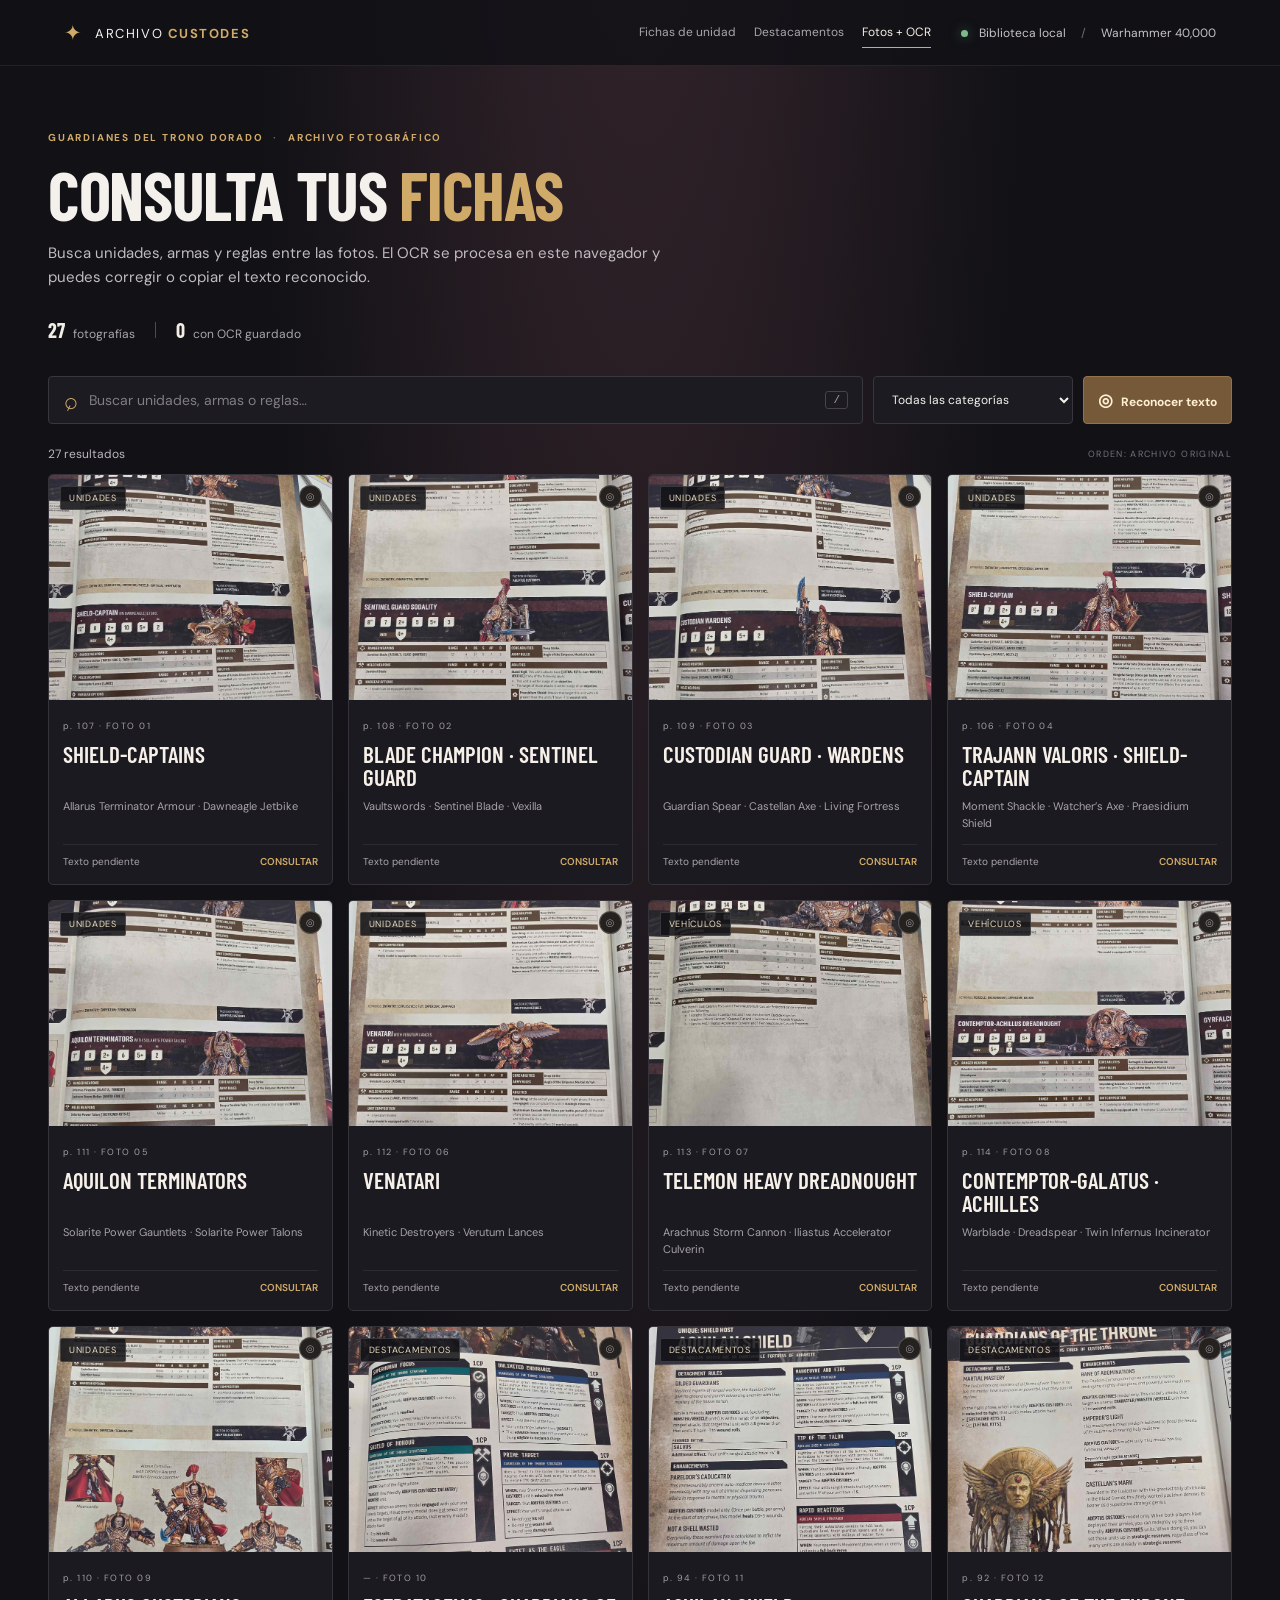
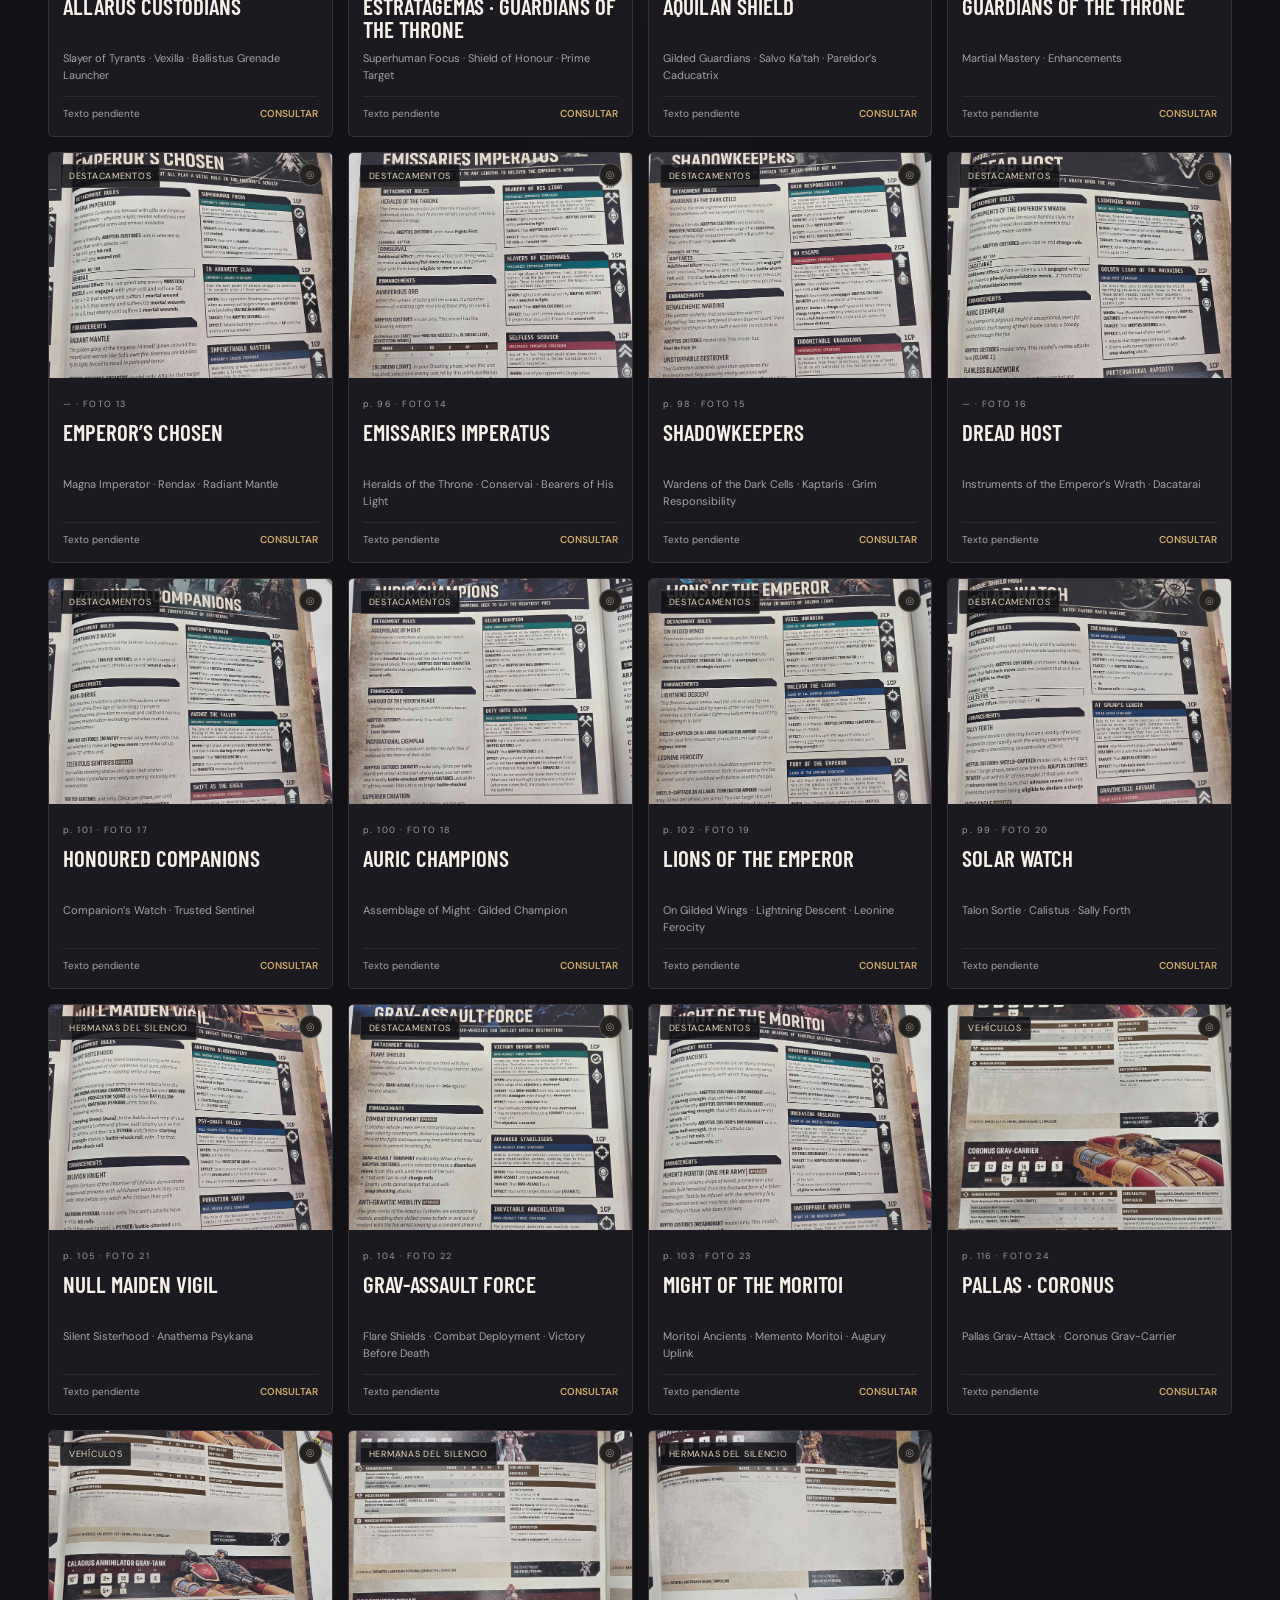
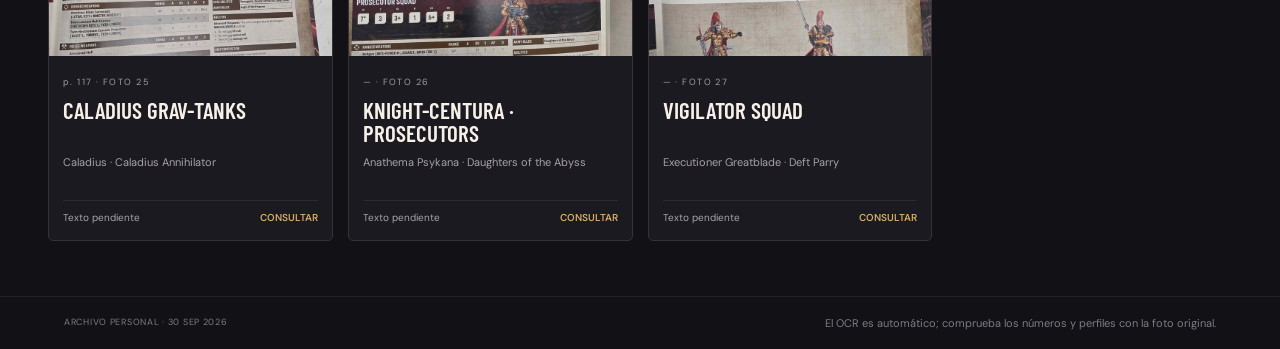
==== index.html @ 3001eda1 "Add Custodes photo OCR and datasheet library" ====
<!doctype html>
<html lang="es">
<head>
  <meta charset="utf-8">
  <meta name="viewport" content="width=device-width, initial-scale=1">
  <meta name="theme-color" content="#111116">
  <title>Archivo Custodes · Consulta de imágenes</title>
  <link rel="stylesheet" href="styles.css"><link rel="stylesheet" href="nav.css">
</head>
<body>
  <header class="topbar">
    <a class="brand" href="#" aria-label="Archivo Custodes, inicio"><span class="brand-mark">✦</span><span>ARCHIVO <b>CUSTODES</b></span></a>
    <nav class="top-nav"><a href="fichas.html">Fichas de unidad</a><a href="destacamentos.html">Destacamentos</a><a class="active" href="index.html">Fotos + OCR</a></nav><div class="top-meta"><span class="live-dot"></span> Biblioteca local <span class="meta-divider">/</span> Warhammer 40,000</div>
  </header>
  <main>
    <section class="intro">
      <div class="eyebrow">GUARDIANES DEL TRONO DORADO <span>·</span> ARCHIVO FOTOGRÁFICO</div>
      <h1>Consulta tus <em>fichas</em></h1>
      <p>Busca unidades, armas y reglas entre las fotos. El OCR se procesa en este navegador y puedes corregir o copiar el texto reconocido.</p>
      <div class="metrics"><strong id="totalCount">27</strong><span>fotografías</span><i></i><strong id="ocrCount">0</strong><span>con OCR guardado</span></div>
    </section>
    <section class="workspace" aria-label="Biblioteca de imágenes">
      <div class="controls">
        <label class="searchbox"><span aria-hidden="true">⌕</span><input id="search" type="search" placeholder="Buscar unidades, armas o reglas…" autocomplete="off"><kbd>/</kbd></label>
        <select id="category" aria-label="Filtrar por categoría"><option value="all">Todas las categorías</option><option value="Unidades">Unidades</option><option value="Destacamentos">Destacamentos</option><option value="Vehículos">Vehículos</option><option value="Hermanas del Silencio">Hermanas del Silencio</option></select>
        <button class="ocr-button" id="ocrAll"><span>◎</span> Reconocer texto</button>
      </div>
      <div class="progress-wrap" id="progressWrap" hidden><div class="progress-label"><span id="progressText">Preparando OCR…</span><span id="progressPct">0%</span></div><div class="progress"><span id="progressBar"></span></div></div>
      <div class="results-line"><span id="resultCount">27 resultados</span><span>ORDEN: ARCHIVO ORIGINAL</span></div>
      <div id="cards" class="cards"></div>
      <div id="empty" class="empty" hidden><span>⌕</span><b>No hay resultados</b><p>Prueba otro término o cambia la categoría.</p></div>
    </section>
  </main>
  <footer><span>ARCHIVO PERSONAL · 30 SEP 2026</span><span>El OCR es automático; comprueba los números y perfiles con la foto original.</span></footer>
  <dialog id="viewer" class="viewer">
    <div class="viewer-head"><div><div class="eyebrow" id="viewerCategory"></div><h2 id="viewerTitle"></h2></div><button id="closeViewer" class="icon-button" aria-label="Cerrar">×</button></div>
    <div class="viewer-body"><div class="image-stage"><img id="viewerImage" alt=""><a id="openOriginal" target="_blank" rel="noreferrer">Abrir imagen completa</a></div><div class="text-stage"><div class="text-head"><h3>Texto reconocido</h3><div><button id="runOne" class="small-button">Pasar OCR</button><button id="copyText" class="small-button">Copiar</button></div></div><textarea id="ocrText" placeholder="Pulsa “Pasar OCR” para reconocer el texto de esta foto. El proceso se ejecuta aquí en el navegador." spellcheck="false"></textarea><p class="privacy-note">El reconocimiento usa Tesseract.js desde CDN y procesa la foto en tu dispositivo. El texto editado se guarda en este navegador.</p></div></div>
  </dialog>
  <script src="app.js"></script>
</body>
</html>
---- styles.css ----
@import url('https://fonts.googleapis.com/css2?family=Barlow+Condensed:wght@500;600;700;800&family=DM+Sans:wght@400;500;600;700&display=swap');
:root{color-scheme:dark;--bg:#111116;--panel:#1b1a20;--panel2:#222128;--line:#39363e;--muted:#aaa5ad;--text:#f4f1ed;--gold:#d0aa68;--red:#8d3540;--teal:#63aaa2}
*{box-sizing:border-box}body{margin:0;background:radial-gradient(ellipse at 50% -25%,#3c2930 0%,transparent 45%),var(--bg);color:var(--text);font-family:'DM Sans',system-ui,sans-serif;font-size:15px}.topbar{height:66px;padding:0 clamp(20px,5vw,76px);display:flex;align-items:center;justify-content:space-between;border-bottom:1px solid #ffffff13;background:#111116cf}.brand{color:var(--text);text-decoration:none;letter-spacing:.12em;font-size:13px}.brand b{color:var(--gold)}.brand-mark{color:var(--gold);font-size:21px;margin-right:12px;vertical-align:-2px}.top-meta{font-size:12px;color:#c8c2ca}.live-dot{display:inline-block;width:7px;height:7px;border-radius:50%;background:#7cba8b;margin-right:8px;box-shadow:0 0 12px #7cba8b80}.meta-divider{margin:0 12px;color:#716c75}main{max-width:1240px;margin:0 auto;padding:0 28px}.intro{padding:65px 0 34px}.eyebrow{font-size:10px;letter-spacing:.18em;color:var(--gold);font-weight:700}.eyebrow span{color:#756b64;margin:0 6px}h1{font:700 clamp(40px,6vw,68px)/.98 'Barlow Condensed',sans-serif;letter-spacing:-.02em;margin:17px 0 13px;text-transform:uppercase}h1 em{font-style:normal;color:var(--gold)}.intro p{color:#c0bbc2;max-width:630px;line-height:1.65;margin:0}.metrics{display:flex;align-items:baseline;gap:8px;margin-top:28px;color:var(--muted);font-size:12px}.metrics strong{font:700 20px 'Barlow Condensed',sans-serif;color:#f3eee5}.metrics i{height:16px;width:1px;background:#504952;margin:0 12px}.workspace{padding-bottom:55px}.controls{display:flex;gap:10px;align-items:center;margin-bottom:17px}.searchbox{flex:1;display:flex;align-items:center;height:48px;border:1px solid var(--line);background:#1c1b21;border-radius:4px;padding:0 14px;gap:10px}.searchbox>span{font-size:24px;color:var(--gold);transform:rotate(-20deg)}.searchbox input{color:var(--text);border:0;outline:0;background:transparent;width:100%;font:14px 'DM Sans',sans-serif}.searchbox input::placeholder{color:#827c85}.searchbox kbd{border:1px solid #47424b;color:#a9a3ab;border-radius:3px;padding:2px 7px;font-size:11px}select,.ocr-button{height:48px;border:1px solid var(--line);border-radius:4px;background:#1c1b21;color:var(--text);padding:0 14px;font:12px 'DM Sans',sans-serif}select{min-width:200px}.ocr-button{background:#765938;color:#fff0d4;border-color:#92734c;font-weight:700;cursor:pointer;white-space:nowrap}.ocr-button:hover{background:#896945}.ocr-button span{font-size:17px;margin-right:5px}.ocr-button:disabled{opacity:.6;cursor:wait}.progress-wrap{margin:0 0 18px;padding:13px 15px;background:#1d1b21;border:1px solid var(--line);border-radius:4px}.progress-label{display:flex;justify-content:space-between;font-size:12px;color:#d8d1d7;margin-bottom:8px}.progress{height:4px;background:#39343d;border-radius:4px;overflow:hidden}.progress>span{display:block;width:0;height:100%;background:var(--gold);transition:width .25s}.results-line{display:flex;justify-content:space-between;align-items:center;margin:22px 0 12px;font-size:12px;color:#bcb6bf}.results-line>span:last-child{font-size:9px;letter-spacing:.15em;color:#77717b}.cards{display:grid;grid-template-columns:repeat(4,minmax(0,1fr));gap:15px}.card{min-width:0;background:var(--panel);border:1px solid #35323a;border-radius:5px;overflow:hidden;transition:transform .18s,border-color .18s;cursor:pointer}.card:hover{transform:translateY(-3px);border-color:#997b50}.thumb{height:225px;background:#25232a;position:relative;overflow:hidden}.thumb img{width:100%;height:100%;object-fit:cover;object-position:center 28%;display:block;transition:transform .35s}.card:hover .thumb img{transform:scale(1.025)}.category-tag{position:absolute;top:11px;left:11px;background:#111116d9;border:1px solid #ffffff26;padding:5px 8px;color:#e9dbbe;font-size:9px;letter-spacing:.08em;text-transform:uppercase;border-radius:2px}.ocr-badge{position:absolute;right:10px;top:10px;width:23px;height:23px;border-radius:50%;display:grid;place-items:center;background:#24211f;border:1px solid #ffffff37;color:#9e969b;font-size:10px}.ocr-badge.done{color:#b9e1cc;background:#24372e;border-color:#54856b}.card-info{padding:14px 14px 16px}.page{font-size:9px;letter-spacing:.16em;color:#a39ca4}.card h2{font:600 23px/1 'Barlow Condensed',sans-serif;text-transform:uppercase;margin:9px 0;color:#f6f0e8;min-height:46px}.card-info p{font-size:11px;line-height:1.5;color:#a8a1aa;height:33px;overflow:hidden;margin:0}.card-bottom{display:flex;justify-content:space-between;align-items:center;margin-top:13px;padding-top:10px;border-top:1px solid #ffffff13;color:#aaa4ab;font-size:10px}.card-bottom b{font-size:10px;color:var(--gold);font-weight:600}.empty{padding:80px 15px;text-align:center;color:#aaa4ad}.empty>span{font-size:36px;color:var(--gold)}.empty b{display:block;color:#f1ece7;margin:8px}.empty p{font-size:13px}footer{border-top:1px solid #ffffff13;display:flex;justify-content:space-between;padding:19px clamp(20px,5vw,76px);font-size:9px;letter-spacing:.08em;color:#817b84}footer span:last-child{letter-spacing:0;font-size:11px}.viewer{padding:0;width:min(1100px,94vw);height:min(90vh,850px);max-height:90vh;background:#17161c;border:1px solid #4a434c;border-radius:6px;color:var(--text)}.viewer::backdrop{background:#050507d9;backdrop-filter:blur(4px)}.viewer-head{height:77px;display:flex;align-items:center;justify-content:space-between;padding:12px 20px;border-bottom:1px solid #ffffff16}.viewer-head h2{font:700 27px/1 'Barlow Condensed',sans-serif;text-transform:uppercase;margin:5px 0 0}.icon-button{border:0;background:transparent;color:#d9d2d9;font-size:29px;cursor:pointer}.viewer-body{height:calc(100% - 77px);display:grid;grid-template-columns:minmax(0,1.1fr) minmax(0,.9fr)}.image-stage{background:#0c0b0e;position:relative;display:flex;align-items:center;justify-content:center;overflow:auto}.image-stage img{max-width:100%;max-height:100%;object-fit:contain}.image-stage a{position:absolute;bottom:12px;left:12px;background:#151419e8;border:1px solid #ffffff2b;padding:8px 10px;border-radius:3px;color:#f4eee4;text-decoration:none;font-size:11px}.text-stage{padding:18px;display:flex;flex-direction:column;min-width:0}.text-head{display:flex;justify-content:space-between;align-items:center}.text-head h3{font:600 23px 'Barlow Condensed',sans-serif;text-transform:uppercase;margin:0}.small-button{background:#29262d;border:1px solid #4a444d;color:#ddd6dd;padding:7px 9px;border-radius:3px;font:11px 'DM Sans',sans-serif;cursor:pointer;margin-left:5px}.small-button:hover{border-color:var(--gold)}#ocrText{margin-top:13px;flex:1;min-height:0;resize:none;background:#111015;border:1px solid #37333b;border-radius:3px;color:#ded8df;padding:13px;font:12px/1.6 ui-monospace,Consolas,monospace;outline:0}#ocrText:focus{border-color:#977d56}.privacy-note{color:#8f8991;font-size:10px;line-height:1.5;margin:10px 0 0}@media(max-width:960px){.cards{grid-template-columns:repeat(3,minmax(0,1fr))}.thumb{height:205px}}@media(max-width:700px){main{padding:0 17px}.intro{padding-top:45px}.top-meta{font-size:0}.top-meta .live-dot{font-size:initial}.controls{flex-wrap:wrap}.searchbox{flex-basis:100%}select{flex:1;min-width:0}.ocr-button{flex:1}.cards{grid-template-columns:repeat(2,minmax(0,1fr));gap:10px}.thumb{height:190px}.card h2{font-size:20px}footer{gap:12px;line-height:1.5}.viewer{height:94vh}.viewer-body{grid-template-columns:1fr;grid-template-rows:minmax(220px,44%) 1fr}.image-stage{min-height:0}.text-stage{padding:13px}.text-stage #ocrText{font-size:11px}}@media(max-width:430px){.cards{grid-template-columns:1fr}.thumb{height:250px}.card h2{min-height:0}footer{flex-direction:column}}
---- nav.css ----
.top-nav{display:flex;gap:18px;margin-left:auto;margin-right:30px}.top-nav a{color:#aaa4ad;text-decoration:none;font-size:12px;padding:7px 0;border-bottom:1px solid transparent}.top-nav a:hover,.top-nav a.active{color:#f5eee4;border-color:var(--gold)}@media(max-width:700px){.top-nav{gap:11px;margin-right:0}.top-nav a{font-size:11px}}
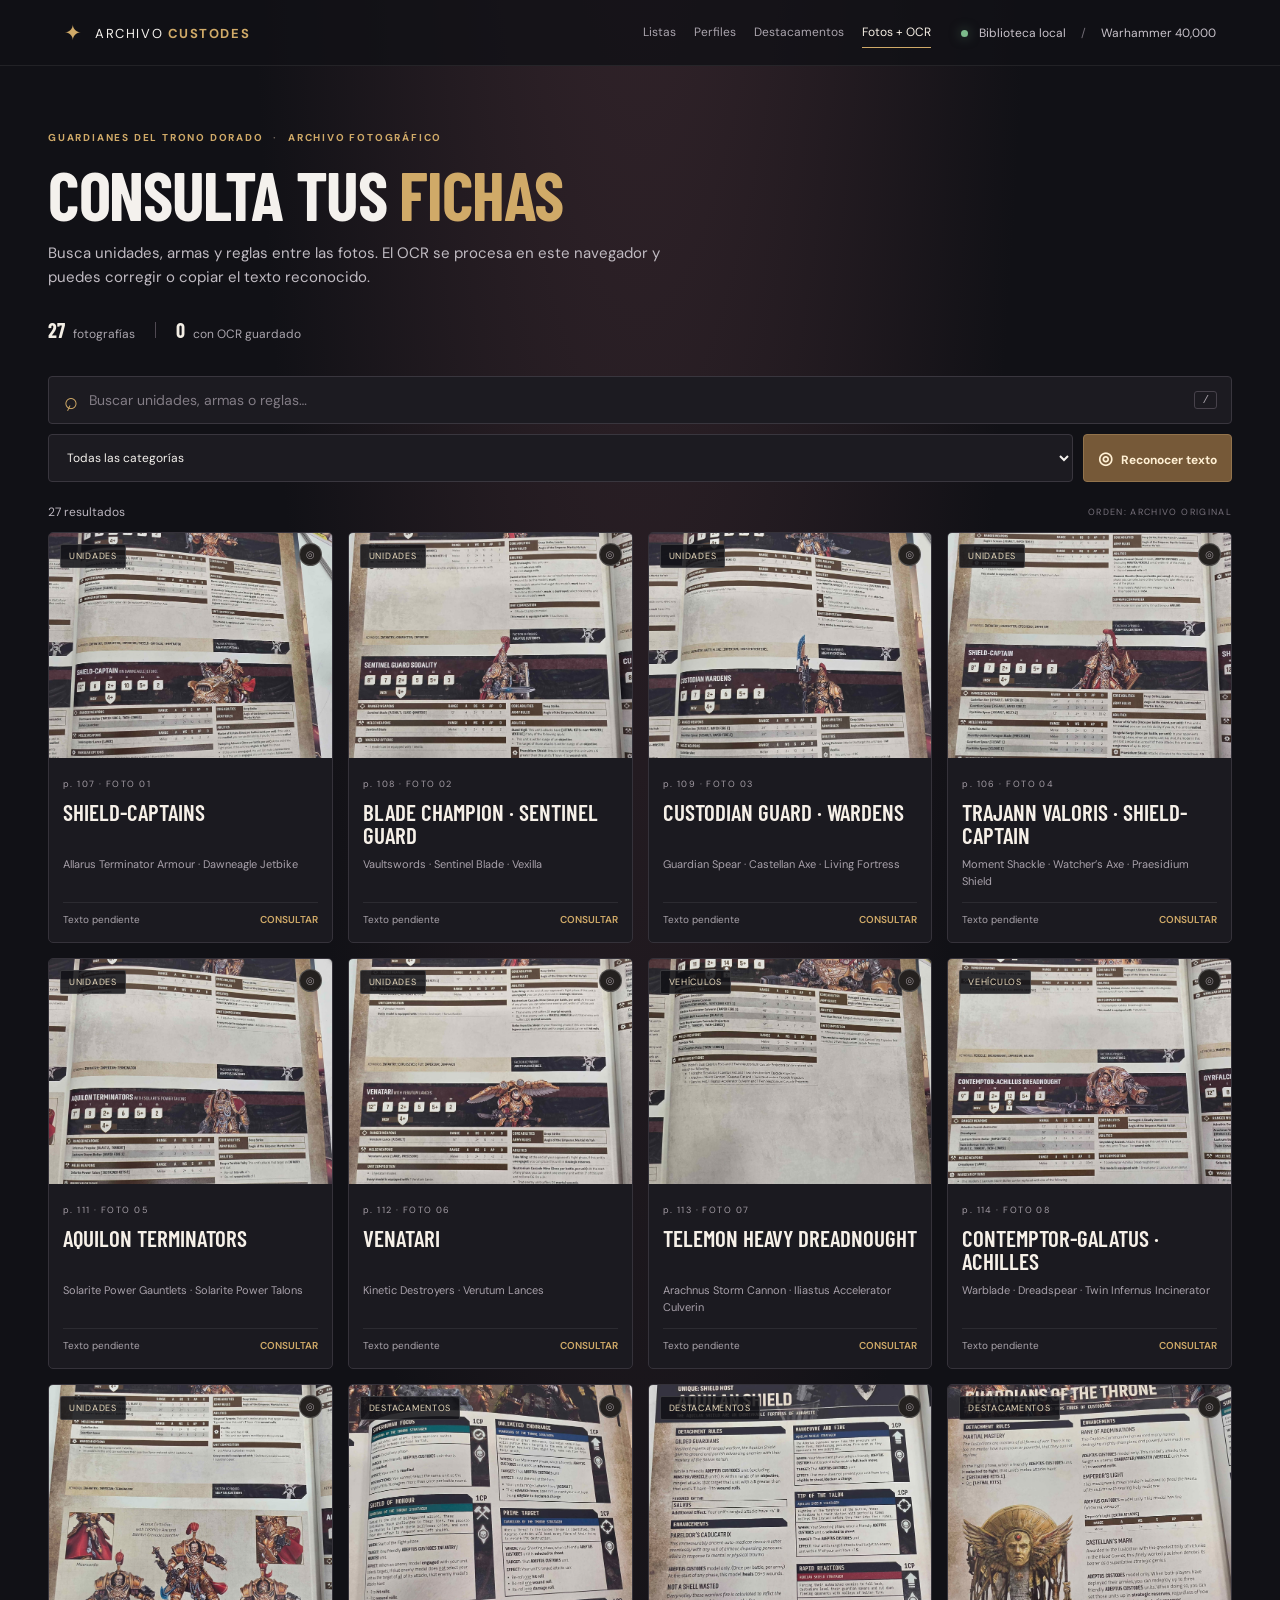
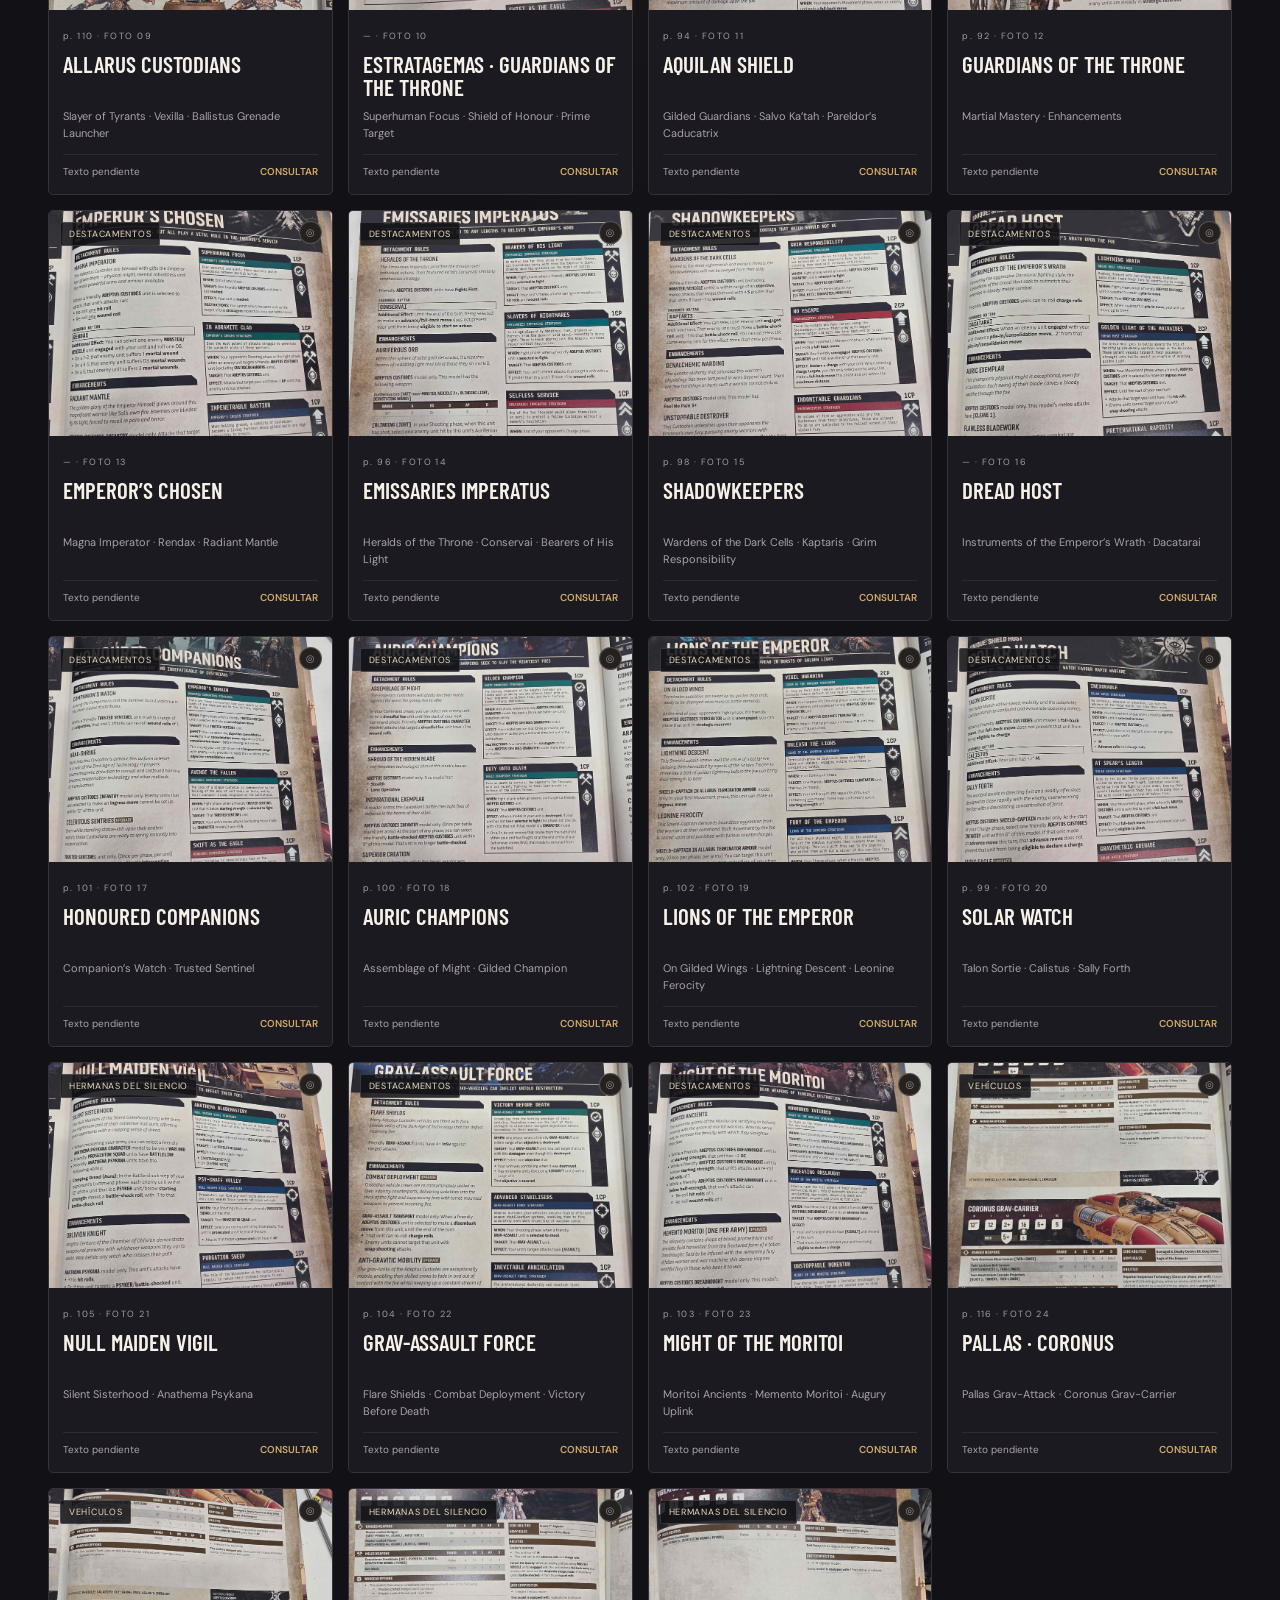
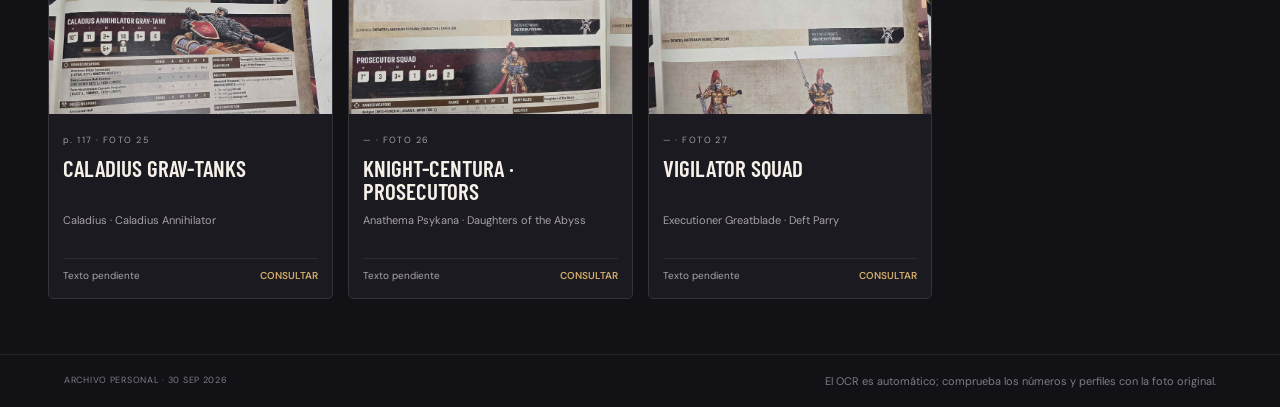
==== commit 44d519d0: "Añadir creador de listas y navegación de perfiles" ====
--- a/index.html
+++ b/index.html
@@ -10,7 +10,7 @@
 <body>
   <header class="topbar">
     <a class="brand" href="#" aria-label="Archivo Custodes, inicio"><span class="brand-mark">✦</span><span>ARCHIVO <b>CUSTODES</b></span></a>
-    <nav class="top-nav"><a href="fichas.html">Fichas de unidad</a><a href="destacamentos.html">Destacamentos</a><a class="active" href="index.html">Fotos + OCR</a></nav><div class="top-meta"><span class="live-dot"></span> Biblioteca local <span class="meta-divider">/</span> Warhammer 40,000</div>
+    <nav class="top-nav" aria-label="Navegación principal"><a href="listas.html">Listas</a><a href="fichas.html">Perfiles</a><a href="destacamentos.html">Destacamentos</a><a href="index.html" class="active" aria-current="page">Fotos + OCR</a></nav><div class="top-meta"><span class="live-dot"></span> Biblioteca local <span class="meta-divider">/</span> Warhammer 40,000</div>
   </header>
   <main>
     <section class="intro">
--- a/nav.css
+++ b/nav.css
@@ -1 +1,6 @@
 .top-nav{display:flex;gap:18px;margin-left:auto;margin-right:30px}.top-nav a{color:#aaa4ad;text-decoration:none;font-size:12px;padding:7px 0;border-bottom:1px solid transparent}.top-nav a:hover,.top-nav a.active{color:#f5eee4;border-color:var(--gold)}@media(max-width:700px){.top-nav{gap:11px;margin-right:0}.top-nav a{font-size:11px}}
+[hidden]{display:none!important}.sr-only{position:absolute;width:1px;height:1px;padding:0;margin:-1px;overflow:hidden;clip-path:inset(50%);white-space:nowrap;border:0}button,a,input,select,summary,textarea{touch-action:manipulation}button:focus-visible,a:focus-visible,input:focus-visible,select:focus-visible,summary:focus-visible,textarea:focus-visible{outline:2px solid #e1bc7d;outline-offset:3px}.profile-nav{display:flex;gap:8px;align-items:center;position:sticky;top:-21px;z-index:3;background:#17161c;padding:10px 0;border-bottom:1px solid #4e4148;margin-bottom:13px}.profile-nav>button{height:41px;min-width:41px;border:1px solid #62503e;background:#2e251f;border-radius:3px;color:#ecd4ac;font-size:27px;cursor:pointer}.profile-nav>button:disabled{opacity:.3;cursor:default}.profile-nav>select{flex:1;min-width:0;width:100%;height:41px;font-size:12px}.profile-shortcuts{display:flex;flex-wrap:wrap;gap:6px;margin:0 0 18px}.profile-shortcuts>button,.profile-add{font:11px 'DM Sans',sans-serif;color:#d8b782;border:1px solid #5c4938;background:#29221c;border-radius:3px;padding:9px 11px;cursor:pointer;text-decoration:none}.profile-add{margin-left:auto;background:#d0aa68;color:#20180f;font-weight:600}.profile-context{margin:0 0 12px;padding:12px 14px;border:1px solid #796143;background:#2b231a;border-radius:4px;font-size:12px;line-height:1.6;color:#e3c69b}.profile-context p{font-size:11px;color:#d4c4af;margin:8px 0 0}.view-toggle{height:42px;margin-left:0;white-space:nowrap}.unit-grid.is-compact{grid-template-columns:1fr;gap:8px}.is-compact .unit-image,.is-compact .mini-stats,.is-compact .unit-card-body>p,.is-compact .unit-card-body>small{display:none}.is-compact .unit-card-body{display:grid;grid-template-columns:minmax(0,1fr) minmax(170px,.6fr) 100px;align-items:center;gap:18px;padding:13px 16px}.is-compact .unit-card h2{margin:0;font-size:25px}.is-compact .unit-points{margin:0}.is-compact .unit-link{border:0;margin:0;padding:0;line-height:1.5}.controls{flex-wrap:wrap}.controls>.searchbox{flex-basis:100%}.controls>select{min-width:0;flex:1}.intro .metrics{flex-wrap:wrap}
+@media(max-width:1050px){.top-meta{display:none}.top-nav{margin-right:0;gap:15px}}
+@media(max-width:700px){body{padding-bottom:70px}.topbar{height:59px;padding:0 17px}.top-nav{position:fixed;bottom:0;left:0;right:0;z-index:20;background:#17131cee;border-top:1px solid #54424a;padding:8px 6px max(8px,env(safe-area-inset-bottom));margin:0;display:grid;grid-template-columns:repeat(4,minmax(0,1fr));gap:3px;backdrop-filter:blur(10px)}.top-nav a{text-align:center;padding:13px 3px;color:#ac9cae;border:0;border-radius:4px;font-size:10px}.top-nav a.active{background:#392b20;color:#f1ce95;border:0}.profile-nav{top:-16px}.is-compact .unit-card-body{grid-template-columns:1fr;gap:9px}.is-compact .unit-link{display:none}.is-compact .unit-card h2{font-size:25px}.profile-add{margin-left:0}.controls>select{flex-basis:calc(50% - 10px)}.view-toggle{flex-basis:100%}.results-line>span:last-child{display:none}}
+.additional-point-card .sheet-points{margin-top:0}.point-profile-button{margin:10px 0 0;min-height:38px}.additional-point-card{min-width:0}
+.profile-for-army .sheet-hero>img{display:none}.profile-for-army .sheet-hero{grid-template-columns:1fr;padding:12px 0}.profile-points-toggle{border:1px solid #5d4c37;border-radius:3px;margin-top:12px;padding:10px}.profile-points-toggle>summary{color:#d9bf94;font-size:11px;cursor:pointer}.profile-points-toggle .sheet-points{margin:12px 0 0}.sheet-dialog .weapon-table{overflow-x:auto}.sheet-dialog .weapon-row{min-width:320px}
